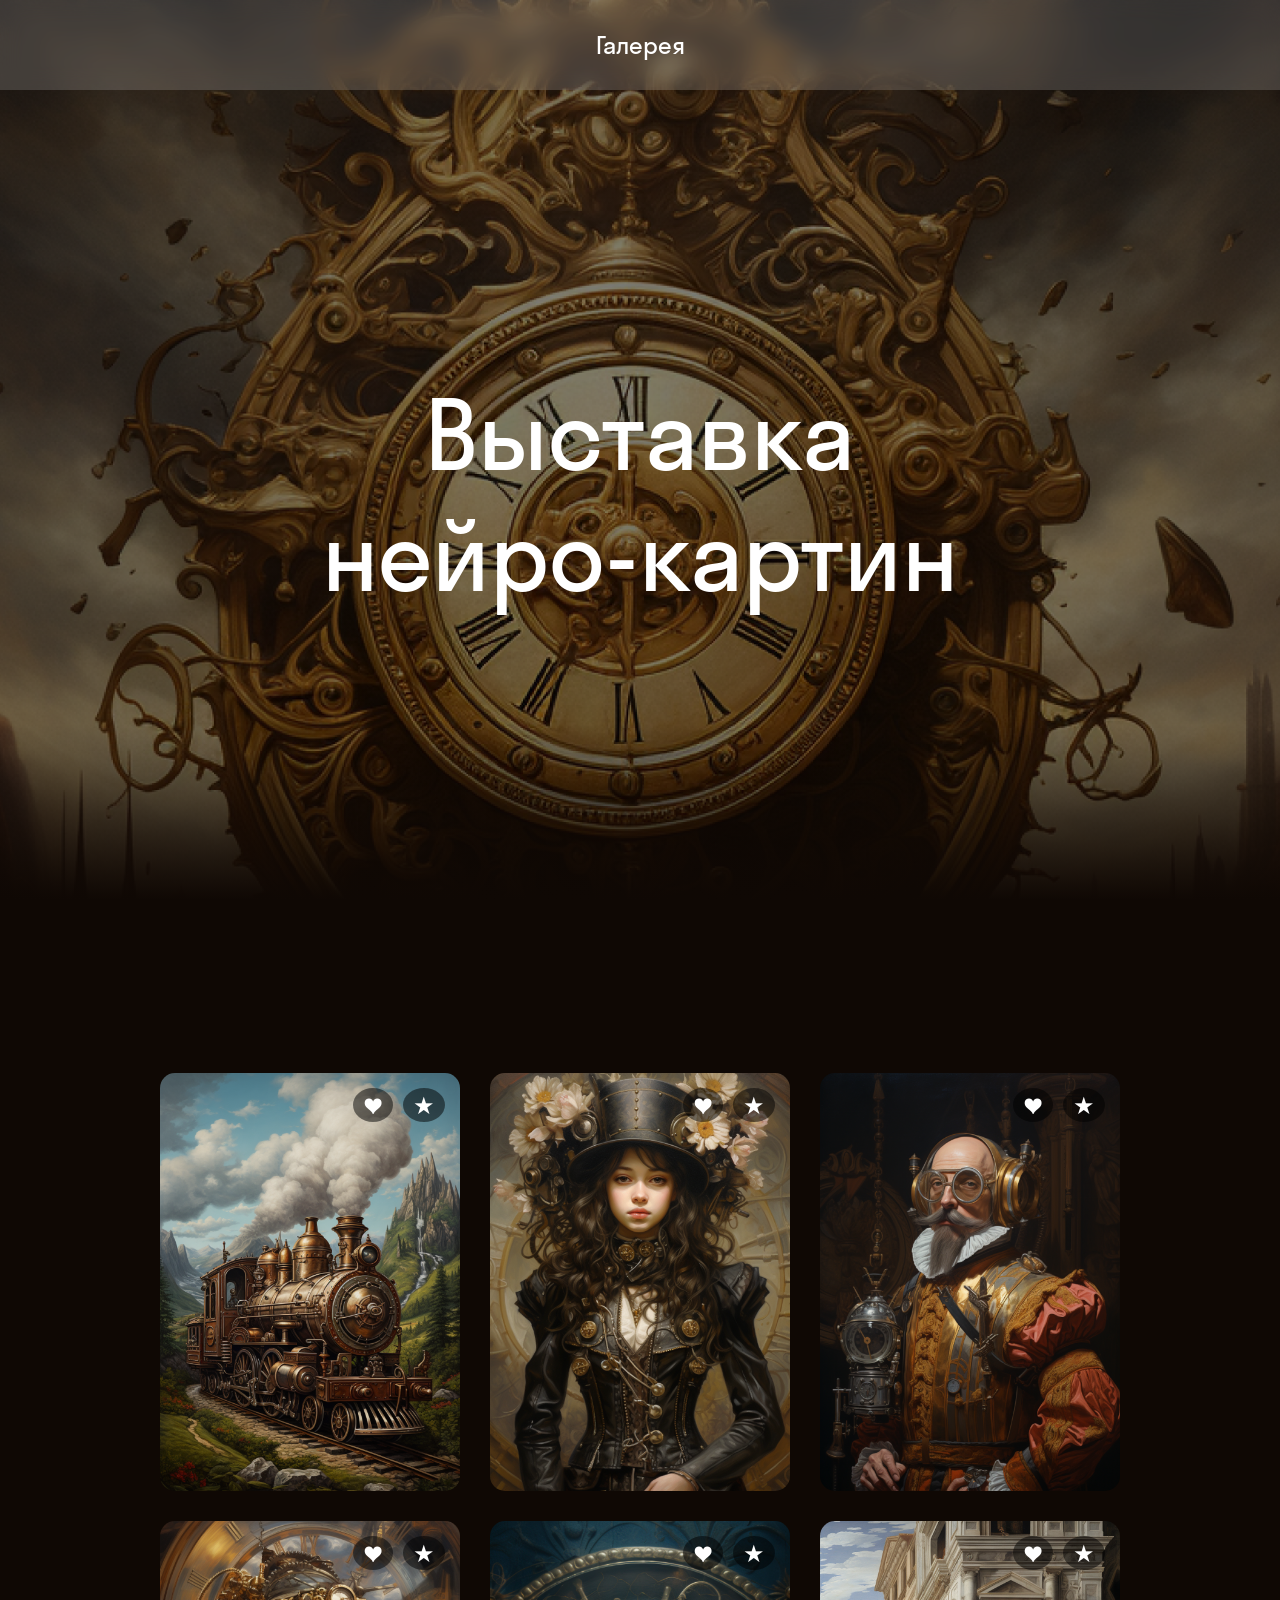
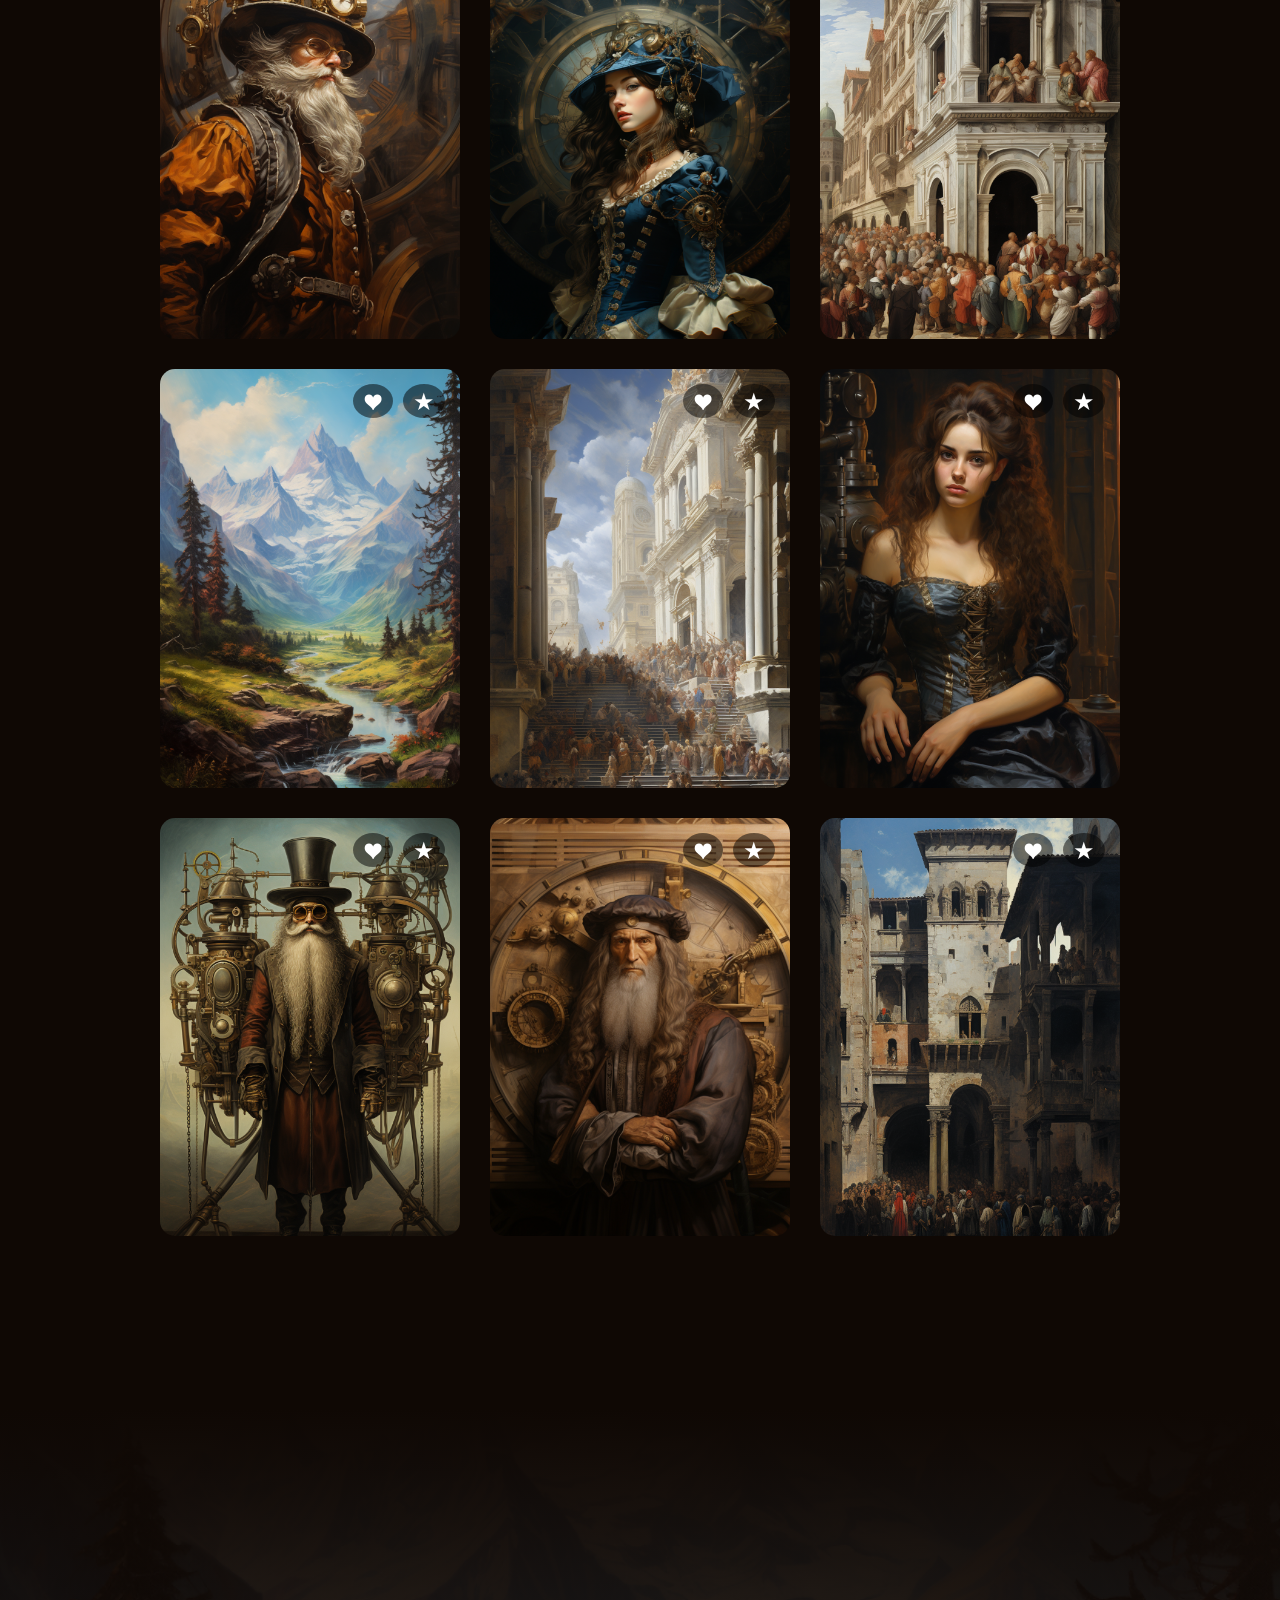
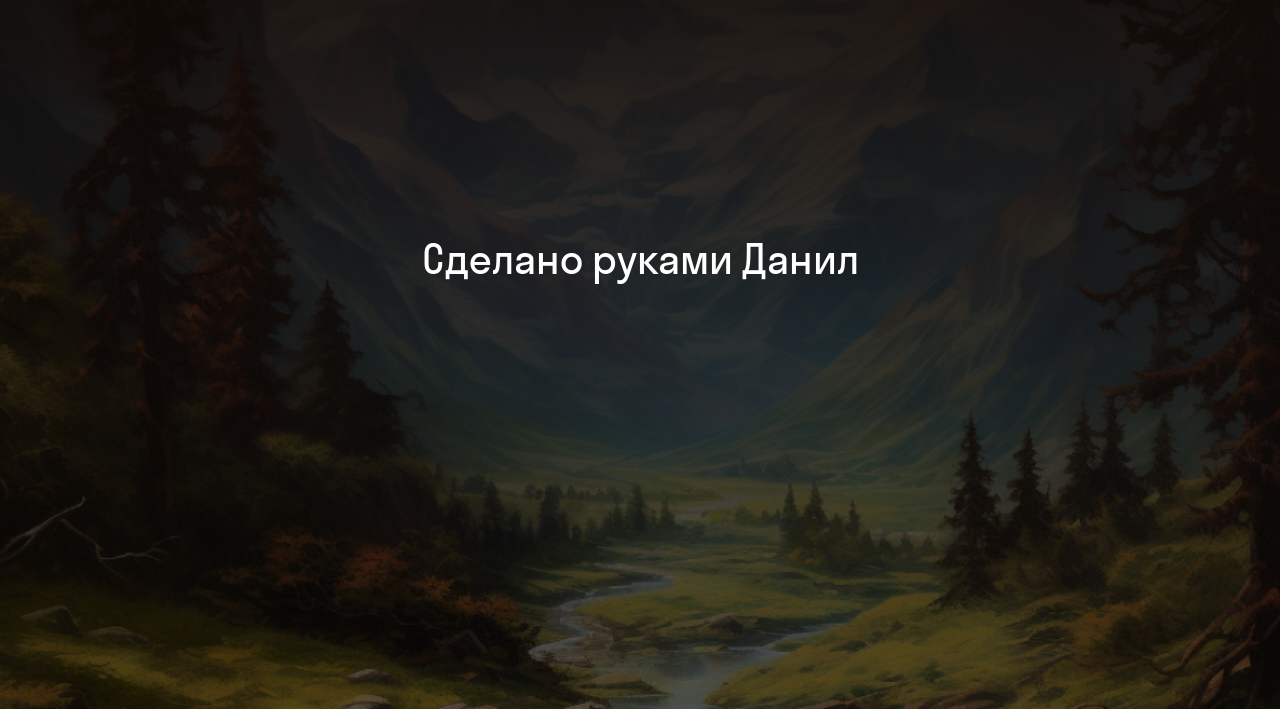
==== index.html @ d966c27f "Add files via upload" ====
<!DOCTYPE html>
<html lang="ru">

<head>
    <meta charset="UTF-8">
    <meta name="viewport" content="width=device-width, initial-scale=1.0">
    <title>Галерея нейро-картин</title>
    <link rel="stylesheet" href="./fonts/fonts.css">
    <link rel="stylesheet" href="./style.css">
</head>

<body>
    <div class="header">
        <div class="header__overlay">
            <div class="header__link">
                <a href="#gallery" class="header__anchor">Галерея</a>
            </div>
            <h1 class="header__title">Выставка нейро-картин</h1>
        </div>
    </div>
    <div class="content">
        <ul class="gallery" id="gallery">
            <li class="gallery__item">
                <img src="./images/1.png" class="image">
                <div class="gallery__item-icons">
                    <span class="icon icon-like">♥</span>
                    <span class="icon icon-fav">★</span>
                </div>
                <div class="gallery__item-text">Подробнее</div>
            </li>
            <li class="gallery__item">
                <img src="./images/2.png" class="image">
                <div class="gallery__item-icons">
                    <span class="icon icon-like">♥</span>
                    <span class="icon icon-fav">★</span>
                </div>
                <div class="gallery__item-text">Подробнее</div>
            </li>
            <li class="gallery__item">
                <img src="./images/3.png" class="image">
                <div class="gallery__item-icons">
                    <span class="icon icon-like">♥</span>
                    <span class="icon icon-fav">★</span>
                </div>
                <div class="gallery__item-text">Подробнее</div>
            </li>
            <li class="gallery__item">
                <img src="./images/4.png" class="image">
                <div class="gallery__item-icons">
                    <span class="icon icon-like">♥</span>
                    <span class="icon icon-fav">★</span>
                </div>
                <div class="gallery__item-text">Подробнее</div>
            </li>
            <li class="gallery__item">
                <img src="./images/5.png" class="image">
                <div class="gallery__item-icons">
                    <span class="icon icon-like">♥</span>
                    <span class="icon icon-fav">★</span>
                </div>
                <div class="gallery__item-text">Подробнее</div>
            </li>
            <li class="gallery__item">
                <img src="./images/6.png" class="image">
                <div class="gallery__item-icons">
                    <span class="icon icon-like">♥</span>
                    <span class="icon icon-fav">★</span>
                </div>
                <div class="gallery__item-text">Подробнее</div>
            </li>
            <li class="gallery__item">
                <img src="./images/7.png" class="image">
                <div class="gallery__item-icons">
                    <span class="icon icon-like">♥</span>
                    <span class="icon icon-fav">★</span>
                </div>
                <div class="gallery__item-text">Подробнее</div>
            </li>
            <li class="gallery__item">
                <img src="./images/8.png" class="image">
                <div class="gallery__item-icons">
                    <span class="icon icon-like">♥</span>
                    <span class="icon icon-fav">★</span>
                </div>
                <div class="gallery__item-text">Подробнее</div>
            </li>
            <li class="gallery__item">
                <img src="./images/9.png" class="image">
                <div class="gallery__item-icons">
                    <span class="icon icon-like">♥</span>
                    <span class="icon icon-fav">★</span>
                </div>
                <div class="gallery__item-text">Подробнее</div>
            </li>
            <li class="gallery__item">
                <img src="./images/10.png" class="image">
                <div class="gallery__item-icons">
                    <span class="icon icon-like">♥</span>
                    <span class="icon icon-fav">★</span>
                </div>
                <div class="gallery__item-text">Подробнее</div>
            </li>
            <li class="gallery__item">
                <img src="./images/11.png" class="image">
                <div class="gallery__item-icons">
                    <span class="icon icon-like">♥</span>
                    <span class="icon icon-fav">★</span>
                </div>
                <div class="gallery__item-text">Подробнее</div>
            </li>
            <li class="gallery__item">
                <img src="./images/12.png" class="image">
                <div class="gallery__item-icons">
                    <span class="icon icon-like">♥</span>
                    <span class="icon icon-fav">★</span>
                </div>
                <div class="gallery__item-text">Подробнее</div>
            </li>
        </ul>
    </div>
    <div class="footer">
        <div class="footer__overlay">
            <p class="footer__text">Сделано руками Данил</p>
        </div>
    </div>
</body>

</html>
---- fonts/fonts.css ----
@font-face {
    font-family: 'StratosSkyeng';
    src: url('stratosskyengweb-regular.woff');
    src: url('stratosskyengweb-regular.woff2');
    font-weight: 400;
    font-style: normal;
}

@font-face {
    font-family: 'StratosSkyeng';
    src: url('stratosskyengweb-medium.woff');
    src: url('stratosskyengweb-medium.woff2');
    font-weight: 500;
}

@font-face {
    font-family: 'StratosSkyeng';
    src: url('stratosskyengweb-bold.woff');
    src: url('stratosskyengweb-bold.woff2');
    font-weight: 700;
    font-style: normal;
}
---- style.css ----
* {
    margin: 0;
    padding: 0;
    box-sizing: border-box;
}

body {
    font-family: 'StratosSkyeng', sans-serif;
    background-color: #0F0804;
}


.header {
    height: 100vh;
    background-image: url(images/13.png);
    background-position: center;
    background-repeat: no-repeat;
    background-size: cover;
}

.header__overlay {
    background: linear-gradient(180deg, rgba(0, 0, 0, 0.50) 80.49%, #0F0804 100%);
    height: 100%;
    width: 100%;
    display: flex;
    flex-direction: column;
}

.header__title {
    margin: auto;
    font-size: 96px;
    text-align: center;
    color: white;
    max-width: 658px;
    font-weight: 400;
}

.header__link {
    height: 90px;
    width: 100%;
    background: rgba(255, 255, 255, 0.17);
    backdrop-filter: blur(11.5px);
}

.header__link:hover {
    opacity: .8;
}

.header__anchor {
    text-decoration: none;
    color: white;
    font-size: 24px;
    width: 100%;
    height: 100%;
    display: flex;
    justify-content: center;
    align-items: center;
}

.gallery {
    list-style-type: none;
    margin: 173px auto;
    max-width: 1200px;
    display: flex;
    flex-wrap: wrap;
    justify-content: center;
    gap: 30px;
    padding: 0 20px;
}

.gallery__item {
    position: relative;
    width: 300px;
    overflow: hidden;
    border-radius: 15px;
    transition: all 0.3s ease;
}

.image {
    display: block;
    width: 100%;
    height: auto;
    object-fit: cover;
}

.gallery__item-icons {
    position: absolute;
    top: 15px;
    right: 15px;
    display: flex;
    gap: 10px;
    z-index: 3;
}

.icon {
    display: inline-block;
    font-size: 24px;
    color: white;
    background-color: rgba(0, 0, 0, 0.5);
    padding: 5px 10px;
    border-radius: 50%;
    cursor: pointer;
    transition: all 0.2s ease;
    line-height: 1;
    user-select: none;
}

.icon:hover {
    transform: scale(1.2);
    background-color: rgba(255, 255, 255, 0.8);
    color: black;
}

.gallery__item-text {
    position: absolute;
    bottom: 20px;
    left: 0;
    width: 100%;
    text-align: center;
    color: white;
    font-size: 24px;
    font-weight: 500;
    opacity: 0;
    transition: opacity 0.3s ease;
    z-index: 3;
    pointer-events: none;
}


.gallery__item::before {
    content: '';
    position: absolute;
    top: 0;
    left: 0;
    width: 100%;
    height: 100%;
    background-color: rgba(0, 0, 0, 0);
    transition: background-color 0.3s ease;
    z-index: 2;
    pointer-events: none;
}

.gallery__item:hover::before {
    background-color: rgba(0, 0, 0, 0.6);
}

.gallery__item:hover .gallery__item-text {
    opacity: 1;
}

.footer {
    height: 100vh;
    background-image: url(./images/7.png);
    background-position: left;
    background-repeat: no-repeat;
    background-size: cover;
}

.footer__overlay {
    display: flex;
    height: 100%;
    width: 100%;
    background: linear-gradient(180deg, #0F0804 0%, rgba(0, 0, 0, 0.6) 100%);
}

.footer__text {
    margin: auto;
    font-size: 40px;
    color: white;
}
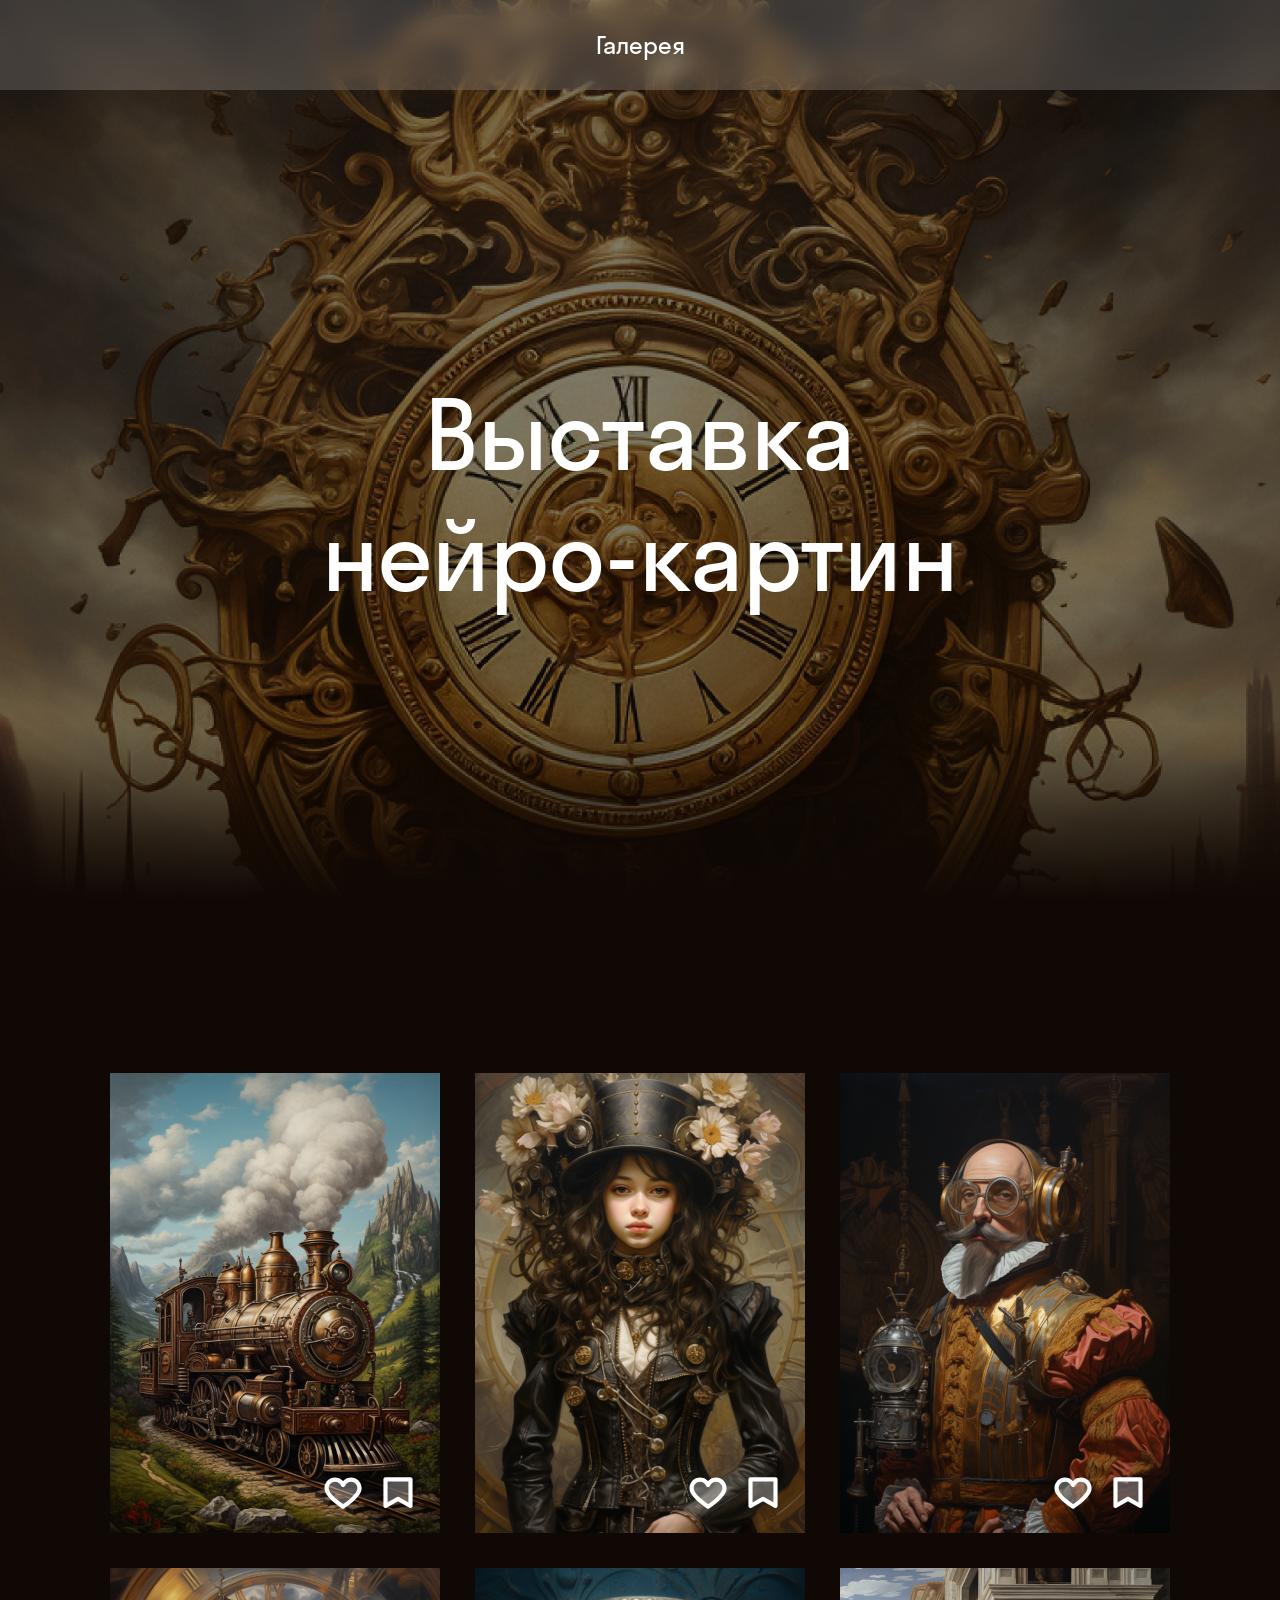
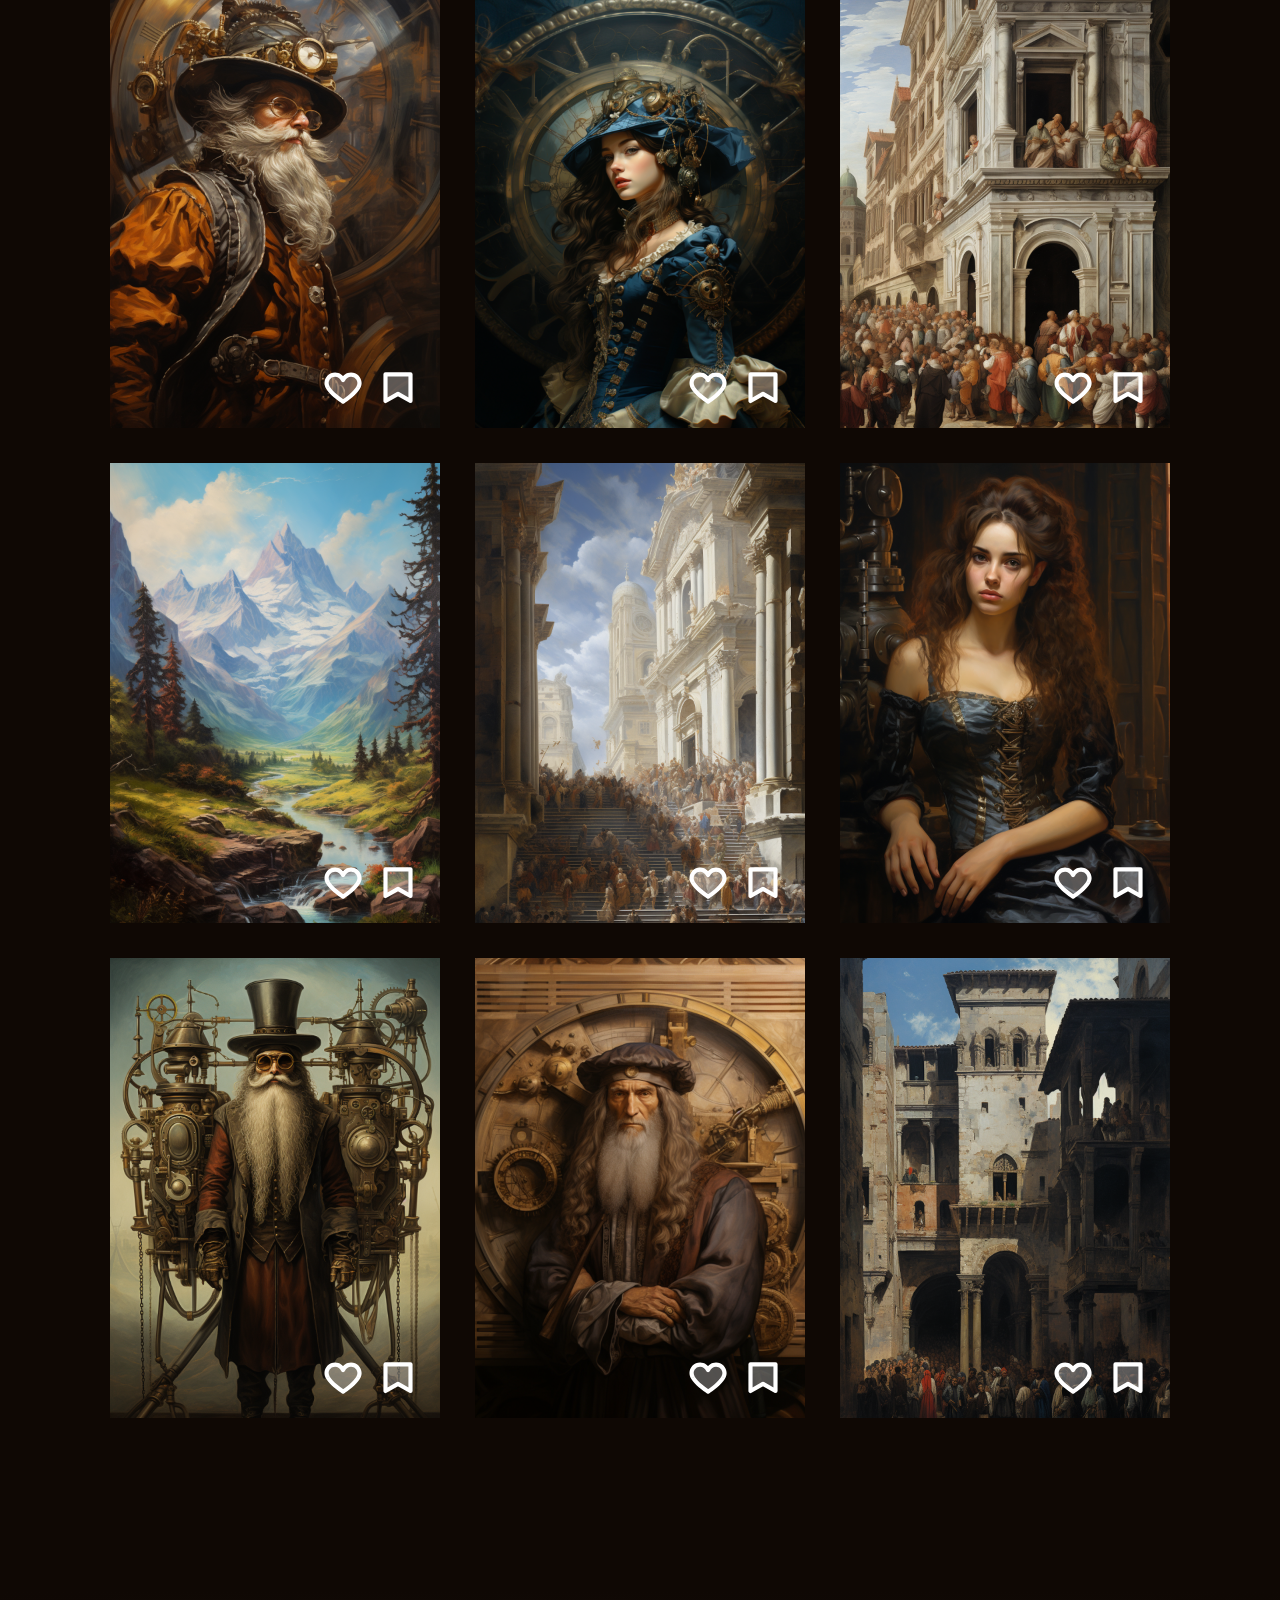
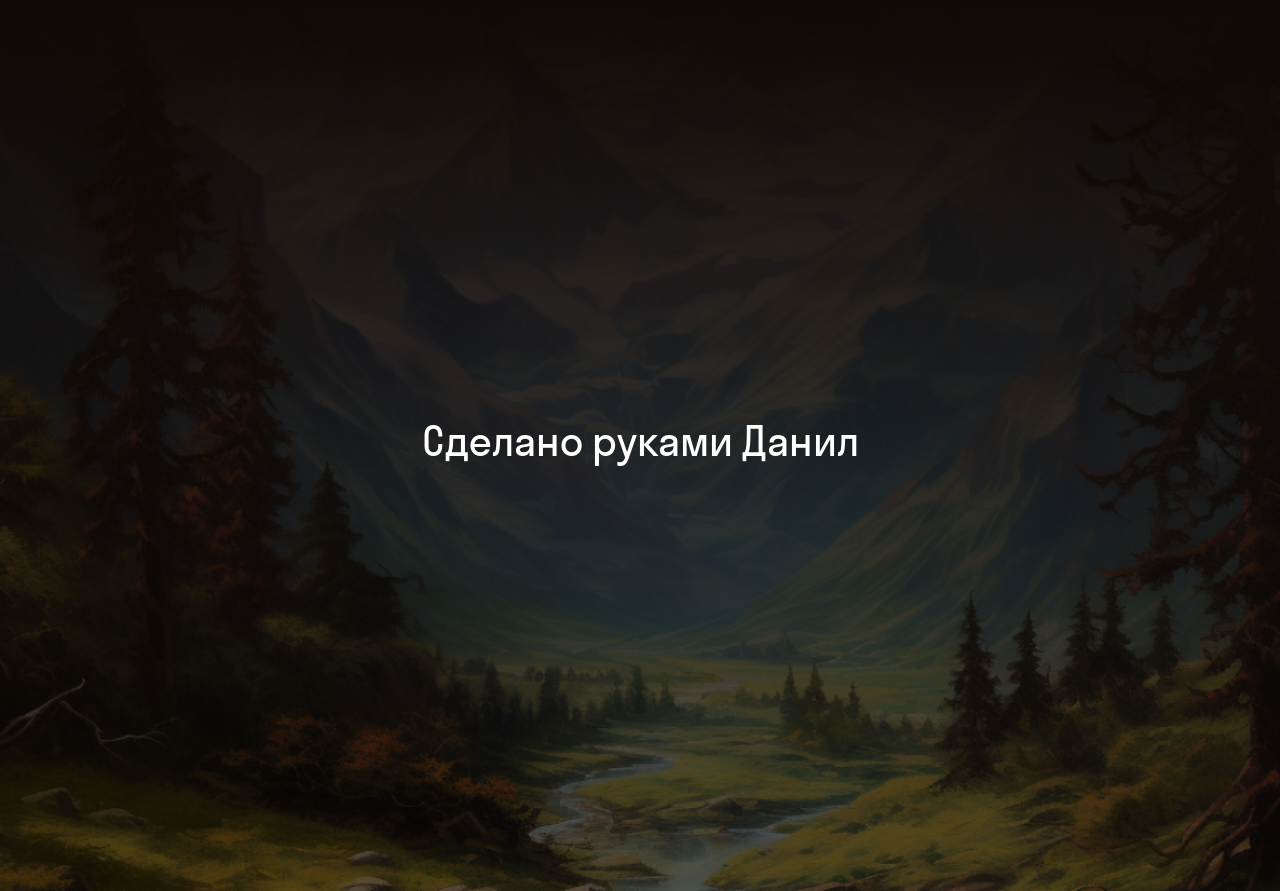
==== commit d7f4ac2c: "Add files via upload" ====
--- a/index.html
+++ b/index.html
@@ -1,7 +1,4 @@
-<!DOCTYPE html>
-<html lang="ru">
-
-<head>
+<html lang="ru"><head>
     <meta charset="UTF-8">
     <meta name="viewport" content="width=device-width, initial-scale=1.0">
     <title>Галерея нейро-картин</title>
@@ -21,100 +18,106 @@
     <div class="content">
         <ul class="gallery" id="gallery">
             <li class="gallery__item">
+                <p class="image__title">Самуправляемый паровоз, 330 г. до н.э.</p>
                 <img src="./images/1.png" class="image">
-                <div class="gallery__item-icons">
-                    <span class="icon icon-like">♥</span>
-                    <span class="icon icon-fav">★</span>
+                <div class="image__buttons">
+                    <button class="image__button image__like"></button>
+                    <button class="image__button image__choosen"></button>
                 </div>
-                <div class="gallery__item-text">Подробнее</div>
             </li>
             <li class="gallery__item">
+                <p class="image__title">Девушка с цветами</p>
+
                 <img src="./images/2.png" class="image">
-                <div class="gallery__item-icons">
-                    <span class="icon icon-like">♥</span>
-                    <span class="icon icon-fav">★</span>
+                <div class="image__buttons">
+                    <button class="image__button image__like"></button>
+                    <button class="image__button image__choosen"></button>
                 </div>
-                <div class="gallery__item-text">Подробнее</div>
             </li>
             <li class="gallery__item">
+                <p class="image__title">Повелитель времени</p>
+
                 <img src="./images/3.png" class="image">
-                <div class="gallery__item-icons">
-                    <span class="icon icon-like">♥</span>
-                    <span class="icon icon-fav">★</span>
+                <div class="image__buttons">
+                    <button class="image__button image__like"></button>
+                    <button class="image__button image__choosen"></button>
                 </div>
-                <div class="gallery__item-text">Подробнее</div>
             </li>
             <li class="gallery__item">
+                <p class="image__title">Отец повелителя времени</p>
+
                 <img src="./images/4.png" class="image">
-                <div class="gallery__item-icons">
-                    <span class="icon icon-like">♥</span>
-                    <span class="icon icon-fav">★</span>
+                <div class="image__buttons">
+                    <button class="image__button image__like"></button>
+                    <button class="image__button image__choosen"></button>
                 </div>
-                <div class="gallery__item-text">Подробнее</div>
             </li>
             <li class="gallery__item">
+                <p class="image__title">Настя, Алхимик, 96 лет</p>
+
                 <img src="./images/5.png" class="image">
-                <div class="gallery__item-icons">
-                    <span class="icon icon-like">♥</span>
-                    <span class="icon icon-fav">★</span>
+                <div class="image__buttons">
+                    <button class="image__button image__like"></button>
+                    <button class="image__button image__choosen"></button>
                 </div>
-                <div class="gallery__item-text">Подробнее</div>
             </li>
             <li class="gallery__item">
+                <p class="image__title">Циклопы и стены</p>
+
                 <img src="./images/6.png" class="image">
-                <div class="gallery__item-icons">
-                    <span class="icon icon-like">♥</span>
-                    <span class="icon icon-fav">★</span>
+                <div class="image__buttons">
+                    <button class="image__button image__like"></button>
+                    <button class="image__button image__choosen"></button>
                 </div>
-                <div class="gallery__item-text">Подробнее</div>
             </li>
             <li class="gallery__item">
+                <p class="image__title">Малтай</p>
+
                 <img src="./images/7.png" class="image">
-                <div class="gallery__item-icons">
-                    <span class="icon icon-like">♥</span>
-                    <span class="icon icon-fav">★</span>
+                <div class="image__buttons">
+                    <button class="image__button image__like"></button>
+                    <button class="image__button image__choosen"></button>
                 </div>
-                <div class="gallery__item-text">Подробнее</div>
             </li>
             <li class="gallery__item">
+                <p class="image__title">Великая циклопская революция</p>
                 <img src="./images/8.png" class="image">
-                <div class="gallery__item-icons">
-                    <span class="icon icon-like">♥</span>
-                    <span class="icon icon-fav">★</span>
+                <div class="image__buttons">
+                    <button class="image__button image__like"></button>
+                    <button class="image__button image__choosen"></button>
                 </div>
-                <div class="gallery__item-text">Подробнее</div>
             </li>
             <li class="gallery__item">
+                <p class="image__title">Просто женщина</p>
                 <img src="./images/9.png" class="image">
-                <div class="gallery__item-icons">
-                    <span class="icon icon-like">♥</span>
-                    <span class="icon icon-fav">★</span>
+                <div class="image__buttons">
+                    <button class="image__button image__like"></button>
+                    <button class="image__button image__choosen"></button>
                 </div>
-                <div class="gallery__item-text">Подробнее</div>
             </li>
             <li class="gallery__item">
+                <p class="image__title">Первый испытатель джетпака</p>
                 <img src="./images/10.png" class="image">
-                <div class="gallery__item-icons">
-                    <span class="icon icon-like">♥</span>
-                    <span class="icon icon-fav">★</span>
+                <div class="image__buttons">
+                    <button class="image__button image__like"></button>
+                    <button class="image__button image__choosen"></button>
                 </div>
-                <div class="gallery__item-text">Подробнее</div>
             </li>
             <li class="gallery__item">
+                <p class="image__title">Леонард</p>
                 <img src="./images/11.png" class="image">
-                <div class="gallery__item-icons">
-                    <span class="icon icon-like">♥</span>
-                    <span class="icon icon-fav">★</span>
+                <div class="image__buttons">
+                    <button class="image__button image__like"></button>
+                    <button class="image__button image__choosen"></button>
                 </div>
-                <div class="gallery__item-text">Подробнее</div>
             </li>
             <li class="gallery__item">
+                <p class="image__title">Средневековье</p>
                 <img src="./images/12.png" class="image">
-                <div class="gallery__item-icons">
-                    <span class="icon icon-like">♥</span>
-                    <span class="icon icon-fav">★</span>
+                <div class="image__buttons">
+                    <button class="image__button image__like"></button>
+                    <button class="image__button image__choosen"></button>
                 </div>
-                <div class="gallery__item-text">Подробнее</div>
             </li>
         </ul>
     </div>
@@ -123,6 +126,6 @@
             <p class="footer__text">Сделано руками Данил</p>
         </div>
     </div>
-</body>
 
-</html>+
+</body></html>
--- a/style.css
+++ b/style.css
@@ -8,7 +8,6 @@
     font-family: 'StratosSkyeng', sans-serif;
     background-color: #0F0804;
 }
-
 
 .header {
     height: 100vh;
@@ -60,93 +59,89 @@
 .gallery {
     list-style-type: none;
     margin: 173px auto;
-    max-width: 1200px;
+
     display: flex;
+    max-width: 1060px;
+    justify-content: center;
     flex-wrap: wrap;
-    justify-content: center;
-    gap: 30px;
-    padding: 0 20px;
+    gap: 35px;
 }
 
 .gallery__item {
+    max-width: 330px;
     position: relative;
-    width: 300px;
-    overflow: hidden;
-    border-radius: 15px;
-    transition: all 0.3s ease;
+    display: flex;
+    justify-content: center;
+    align-items: center;
 }
 
-.image {
-    display: block;
-    width: 100%;
-    height: auto;
-    object-fit: cover;
+.image__title {
+    max-width: 260px;
+    font-size: 24px;
+    text-align: center;
+    color: white;
+    position: absolute;
+    z-index: 1;
+    display: none;
 }
 
-.gallery__item-icons {
+.gallery__item::after {
+    content: "";
     position: absolute;
-    top: 15px;
-    right: 15px;
-    display: flex;
-    gap: 10px;
-    z-index: 3;
+    background-color: rgba(0, 0, 0, 0.65);
+    color: white;
+    width: 100%;
+    height: 100%;
+    display: none;
 }
 
-.icon {
-    display: inline-block;
-    font-size: 24px;
-    color: white;
-    background-color: rgba(0, 0, 0, 0.5);
-    padding: 5px 10px;
-    border-radius: 50%;
-    cursor: pointer;
-    transition: all 0.2s ease;
-    line-height: 1;
-    user-select: none;
-}
-
-.icon:hover {
-    transform: scale(1.2);
-    background-color: rgba(255, 255, 255, 0.8);
-    color: black;
-}
-
-.gallery__item-text {
-    position: absolute;
-    bottom: 20px;
-    left: 0;
-    width: 100%;
-    text-align: center;
-    color: white;
-    font-size: 24px;
-    font-weight: 500;
-    opacity: 0;
-    transition: opacity 0.3s ease;
-    z-index: 3;
-    pointer-events: none;
+.gallery__item:hover::after,
+.gallery__item:hover .image__title {
+    display: block;
 }
 
 
-.gallery__item::before {
-    content: '';
-    position: absolute;
-    top: 0;
-    left: 0;
+.image {
     width: 100%;
-    height: 100%;
-    background-color: rgba(0, 0, 0, 0);
-    transition: background-color 0.3s ease;
-    z-index: 2;
-    pointer-events: none;
 }
 
-.gallery__item:hover::before {
-    background-color: rgba(0, 0, 0, 0.6);
+.image__buttons {
+    position: absolute;
+    right: 27px;
+    bottom: 24px;
+    display: flex;
+    gap: 21px;
+    z-index: 5;
 }
 
-.gallery__item:hover .gallery__item-text {
-    opacity: 1;
+.image__button {
+    border: none;
+    background-color: transparent;
+    background-position: center;
+    background-repeat: no-repeat;
+    background-size: contain;
+    height: 32px;
+    cursor: pointer;
 }
+
+.image__like {
+    width: 39px;
+    background-image: url(./images/Like.svg);
+}
+
+.image__like:hover {
+    background-image: url(./images/Like_active.svg);
+}
+
+.image__choosen {
+    width: 30px;
+    background-image: url(./images/Choosen.svg);
+}
+
+.image__choosen:hover {
+    background-image: url(./images/Choosen_active.svg);
+}
+
 
 .footer {
     height: 100vh;
@@ -159,7 +154,6 @@
 .footer__overlay {
     display: flex;
     height: 100%;
-    width: 100%;
     background: linear-gradient(180deg, #0F0804 0%, rgba(0, 0, 0, 0.6) 100%);
 }
 
@@ -167,4 +161,5 @@
     margin: auto;
     font-size: 40px;
     color: white;
-}+}
+
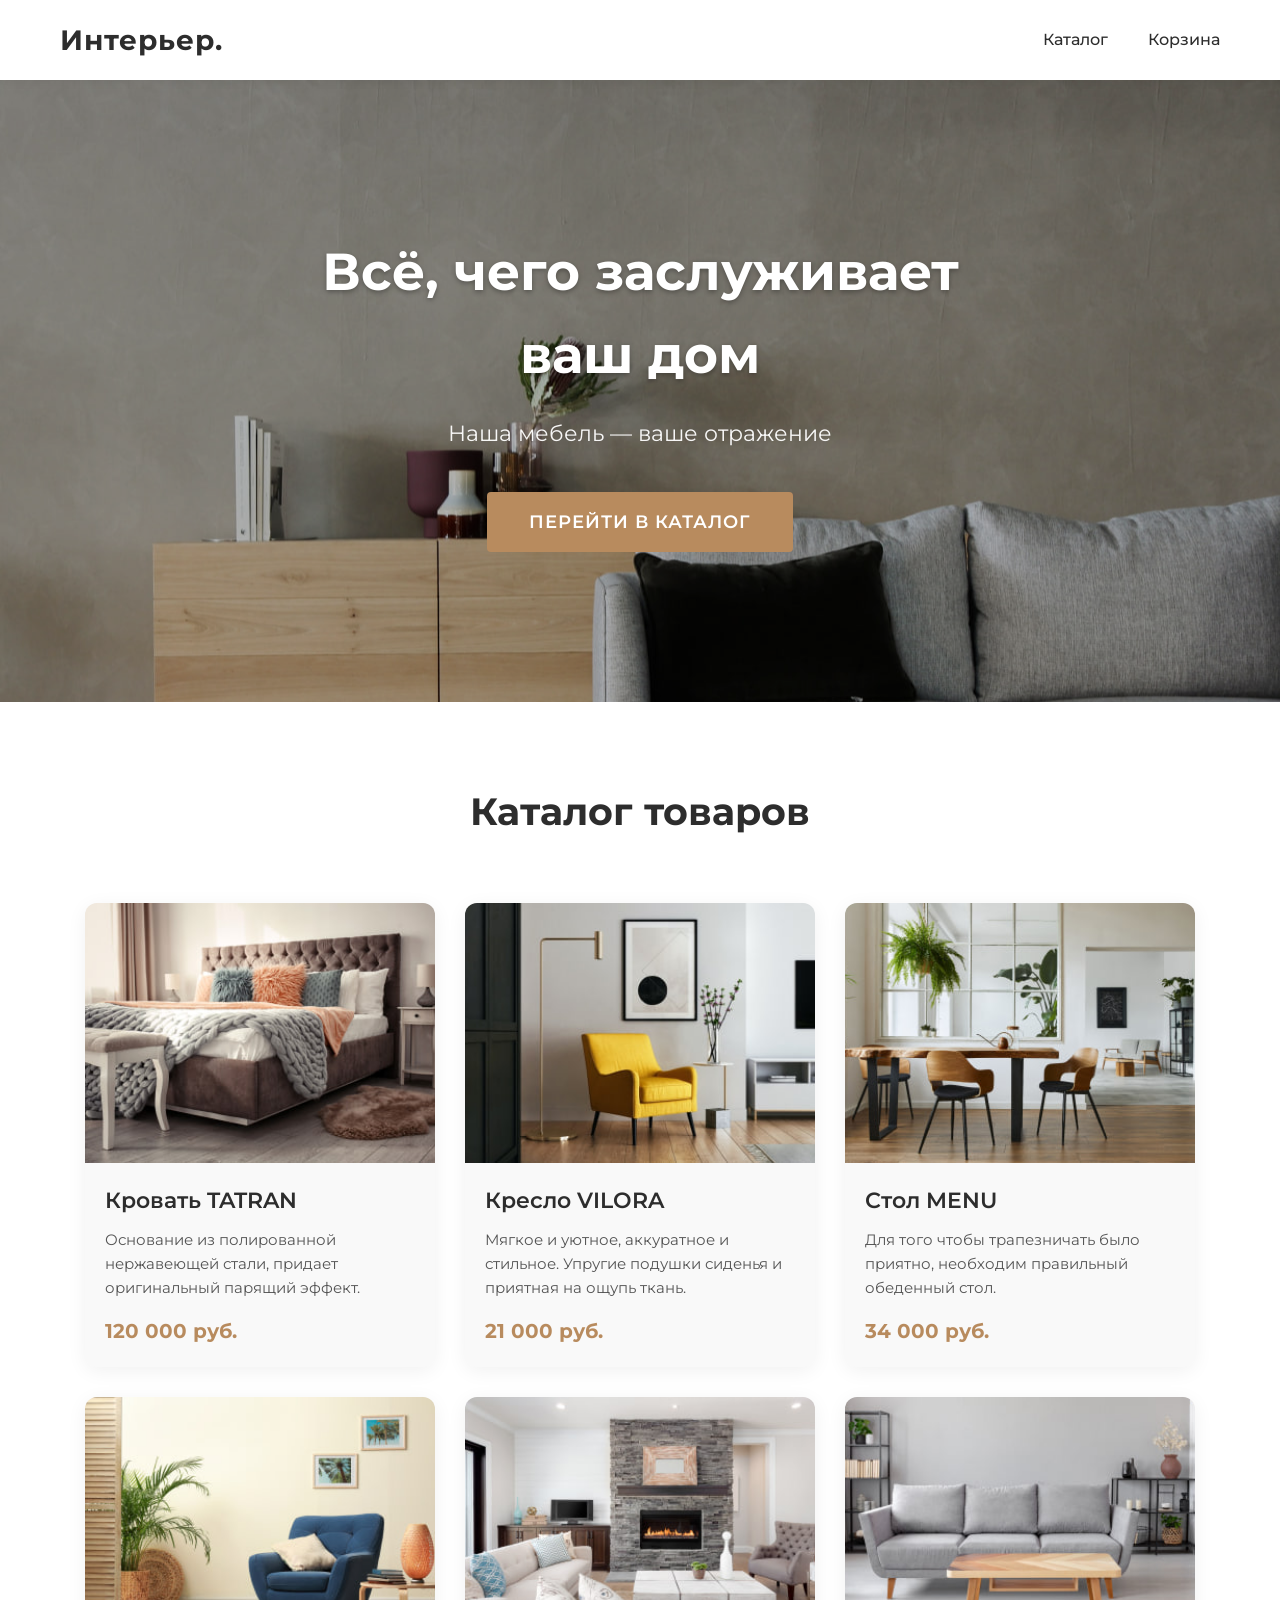
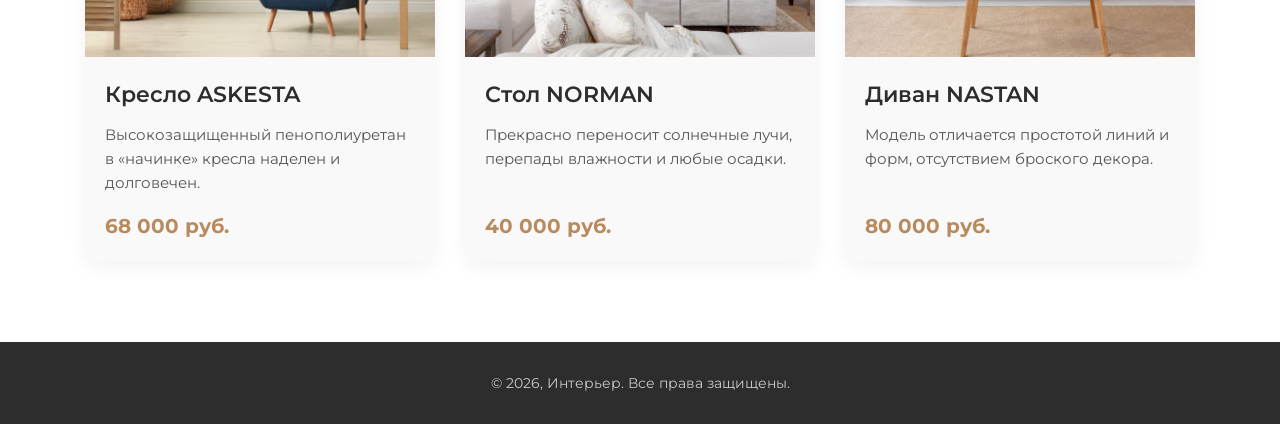
==== commit 67c49f45: "Add files via upload" ====
--- a/index.html
+++ b/index.html
@@ -1,131 +1,98 @@
-<html lang="ru"><head>
+<!DOCTYPE html>
+<html lang="ru">
+<head>
     <meta charset="UTF-8">
     <meta name="viewport" content="width=device-width, initial-scale=1.0">
-    <title>Галерея нейро-картин</title>
-    <link rel="stylesheet" href="./fonts/fonts.css">
-    <link rel="stylesheet" href="./style.css">
+    <title>Интерьер. Магазин мебели</title>
+    <!-- Google Fonts (можно заменить на любой другой шрифт) -->
+    <link rel="preconnect" href="https://fonts.googleapis.com">
+    <link rel="preconnect" href="https://fonts.gstatic.com" crossorigin>
+    <link href="https://fonts.googleapis.com/css2?family=Montserrat:wght@400;500;600;700&display=swap" rel="stylesheet">
+    <link rel="stylesheet" href="style.css">
 </head>
+<body>
+    <!-- Шапка (header) -->
+    <header class="header">
+        <div class="container header__container">
+            <!-- Логотип (можно заменить на изображение) -->
+            <a href="/" class="logo">Интерьер.</a>
+            <nav class="nav">
+                <ul class="nav__list">
+                    <li class="nav__item"><a href="#catalog" class="nav__link">Каталог</a></li>
+                    <li class="nav__item"><a href="#" class="nav__link">Корзина</a></li>
+                </ul>
+            </nav>
+        </div>
+    </header>
 
-<body>
-    <div class="header">
-        <div class="header__overlay">
-            <div class="header__link">
-                <a href="#gallery" class="header__anchor">Галерея</a>
+    <main>
+        <!-- Hero-секция (с фоновым изображением) -->
+        <section class="hero">
+            <div class="container hero__container">
+                <h1 class="hero__title">Всё, чего заслуживает ваш дом</h1>
+                <p class="hero__subtitle">Наша мебель — ваше отражение</p>
+                <a href="#catalog" class="hero__button">Перейти в каталог</a>
             </div>
-            <h1 class="header__title">Выставка нейро-картин</h1>
+        </section>
+
+        <!-- Каталог товаров (6 карточек) -->
+        <section class="catalog" id="catalog">
+            <div class="container catalog__container">
+                <h2 class="catalog__title">Каталог товаров</h2>
+                <div class="catalog__grid">
+                    <!-- Кровать TATRAN -->
+                    <article class="product-card">
+                        <img src="./images/product1.jpg" alt="Кровать TATRAN" class="product-card__image">
+                        <h3 class="product-card__title">Кровать TATRAN</h3>
+                        <p class="product-card__description">Основание из полированной нержавеющей стали, придает оригинальный парящий эффект.</p>
+                        <span class="product-card__price">120 000 руб.</span>
+                    </article>
+                    <!-- Кресло VILORA -->
+                    <article class="product-card">
+                        <img src="./images/product2.jpg" alt="Кресло VILORA" class="product-card__image">
+                        <h3 class="product-card__title">Кресло VILORA</h3>
+                        <p class="product-card__description">Мягкое и уютное, аккуратное и стильное. Упругие подушки сиденья и приятная на ощупь ткань.</p>
+                        <span class="product-card__price">21 000 руб.</span>
+                    </article>
+                    <!-- Стол MENU -->
+                    <article class="product-card">
+                        <img src="./images/product3.jpg" alt="Стол MENU" class="product-card__image">
+                        <h3 class="product-card__title">Стол MENU</h3>
+                        <p class="product-card__description">Для того чтобы трапезничать было приятно, необходим правильный обеденный стол.</p>
+                        <span class="product-card__price">34 000 руб.</span>
+                    </article>
+                    <!-- Кресло ASKESTA -->
+                    <article class="product-card">
+                        <img src="./images/product4.jpg" alt="Кресло ASKESTA" class="product-card__image">
+                        <h3 class="product-card__title">Кресло ASKESTA</h3>
+                        <p class="product-card__description">Высокозащищенный пенополиуретан в «начинке» кресла наделен и долговечен.</p>
+                        <span class="product-card__price">68 000 руб.</span>
+                    </article>
+                    <!-- Стол NORMAN -->
+                    <article class="product-card">
+                        <img src="./images/product5.jpg" alt="Стол NORMAN" class="product-card__image">
+                        <h3 class="product-card__title">Стол NORMAN</h3>
+                        <p class="product-card__description">Прекрасно переносит солнечные лучи, перепады влажности и любые осадки.</p>
+                        <span class="product-card__price">40 000 руб.</span>
+                    </article>
+                    <!-- Диван NASTAN -->
+                    <article class="product-card">
+                        <img src="./images/product6.jpg" alt="Диван NASTAN" class="product-card__image">
+                        <h3 class="product-card__title">Диван NASTAN</h3>
+                        <p class="product-card__description">Модель отличается простотой линий и форм, отсутствием броского декора. </p>
+                        <span class="product-card__price">80 000 руб.</span>
+                    </article>
+                </div>
+            </div>
+        </section>
+    </main>
+
+    <!-- Подвал (footer) -->
+    <footer class="footer">
+        <div class="container footer__container">
+            <p class="footer__copyright">&copy; 2026, Интерьер. Все права защищены.</p>
+            <!-- Можно добавить соцсети, если нужно -->
         </div>
-    </div>
-    <div class="content">
-        <ul class="gallery" id="gallery">
-            <li class="gallery__item">
-                <p class="image__title">Самуправляемый паровоз, 330 г. до н.э.</p>
-                <img src="./images/1.png" class="image">
-                <div class="image__buttons">
-                    <button class="image__button image__like"></button>
-                    <button class="image__button image__choosen"></button>
-                </div>
-            </li>
-            <li class="gallery__item">
-                <p class="image__title">Девушка с цветами</p>
-
-                <img src="./images/2.png" class="image">
-                <div class="image__buttons">
-                    <button class="image__button image__like"></button>
-                    <button class="image__button image__choosen"></button>
-                </div>
-            </li>
-            <li class="gallery__item">
-                <p class="image__title">Повелитель времени</p>
-
-                <img src="./images/3.png" class="image">
-                <div class="image__buttons">
-                    <button class="image__button image__like"></button>
-                    <button class="image__button image__choosen"></button>
-                </div>
-            </li>
-            <li class="gallery__item">
-                <p class="image__title">Отец повелителя времени</p>
-
-                <img src="./images/4.png" class="image">
-                <div class="image__buttons">
-                    <button class="image__button image__like"></button>
-                    <button class="image__button image__choosen"></button>
-                </div>
-            </li>
-            <li class="gallery__item">
-                <p class="image__title">Настя, Алхимик, 96 лет</p>
-
-                <img src="./images/5.png" class="image">
-                <div class="image__buttons">
-                    <button class="image__button image__like"></button>
-                    <button class="image__button image__choosen"></button>
-                </div>
-            </li>
-            <li class="gallery__item">
-                <p class="image__title">Циклопы и стены</p>
-
-                <img src="./images/6.png" class="image">
-                <div class="image__buttons">
-                    <button class="image__button image__like"></button>
-                    <button class="image__button image__choosen"></button>
-                </div>
-            </li>
-            <li class="gallery__item">
-                <p class="image__title">Малтай</p>
-
-                <img src="./images/7.png" class="image">
-                <div class="image__buttons">
-                    <button class="image__button image__like"></button>
-                    <button class="image__button image__choosen"></button>
-                </div>
-            </li>
-            <li class="gallery__item">
-                <p class="image__title">Великая циклопская революция</p>
-                <img src="./images/8.png" class="image">
-                <div class="image__buttons">
-                    <button class="image__button image__like"></button>
-                    <button class="image__button image__choosen"></button>
-                </div>
-            </li>
-            <li class="gallery__item">
-                <p class="image__title">Просто женщина</p>
-                <img src="./images/9.png" class="image">
-                <div class="image__buttons">
-                    <button class="image__button image__like"></button>
-                    <button class="image__button image__choosen"></button>
-                </div>
-            </li>
-            <li class="gallery__item">
-                <p class="image__title">Первый испытатель джетпака</p>
-                <img src="./images/10.png" class="image">
-                <div class="image__buttons">
-                    <button class="image__button image__like"></button>
-                    <button class="image__button image__choosen"></button>
-                </div>
-            </li>
-            <li class="gallery__item">
-                <p class="image__title">Леонард</p>
-                <img src="./images/11.png" class="image">
-                <div class="image__buttons">
-                    <button class="image__button image__like"></button>
-                    <button class="image__button image__choosen"></button>
-                </div>
-            </li>
-            <li class="gallery__item">
-                <p class="image__title">Средневековье</p>
-                <img src="./images/12.png" class="image">
-                <div class="image__buttons">
-                    <button class="image__button image__like"></button>
-                    <button class="image__button image__choosen"></button>
-                </div>
-            </li>
-        </ul>
-    </div>
-    <div class="footer">
-        <div class="footer__overlay">
-            <p class="footer__text">Сделано руками Данил</p>
-        </div>
-    </div>
-
-
-</body></html>+    </footer>
+</body>
+</html>
--- a/style.css
+++ b/style.css
@@ -1,3 +1,4 @@
+/* Обнуление отступов и box-sizing */
 * {
     margin: 0;
     padding: 0;
@@ -5,161 +6,188 @@
 }
 
 body {
-    font-family: 'StratosSkyeng', sans-serif;
-    background-color: #0F0804;
+    font-family: 'Montserrat', sans-serif;
+    color: #2d2d2d;
+    line-height: 1.6;
+    background-color: #fafafa;
 }
 
-.header {
-    height: 100vh;
-    background-image: url(images/13.png);
-    background-position: center;
-    background-repeat: no-repeat;
-    background-size: cover;
+/* Контейнер для центрирования содержимого */
+.container {
+    max-width: 1200px;
+    margin: 0 auto;
+    padding: 0 20px;
 }
 
-.header__overlay {
-    background: linear-gradient(180deg, rgba(0, 0, 0, 0.50) 80.49%, #0F0804 100%);
-    height: 100%;
-    width: 100%;
+/* ========== HEADER ========== */
+.header {
+    background-color: #ffffff;
+    box-shadow: 0 2px 10px rgba(0,0,0,0.05);
+    position: sticky;
+    top: 0;
+    z-index: 100;
+}
+
+.header__container {
+    display: flex;
+    justify-content: space-between;
+    align-items: center;
+    height: 80px;
+}
+
+.logo {
+    font-size: 28px;
+    font-weight: 700;
+    color: #2d2d2d;
+    text-decoration: none;
+    letter-spacing: 1px;
+}
+
+.nav__list {
+    display: flex;
+    gap: 40px;
+    list-style: none;
+}
+
+.nav__link {
+    text-decoration: none;
+    font-size: 16px;
+    font-weight: 500;
+    color: #2d2d2d;
+    transition: color 0.2s;
+}
+
+.nav__link:hover {
+    color: #b88b5e;
+}
+
+/* ========== HERO ========== */
+.hero {
+    background: linear-gradient(rgba(0,0,0,0.3), rgba(0,0,0,0.3)), url('./images/phon-hero.jpg') center/cover no-repeat;
+    color: #ffffff;
+    text-align: center;
+    padding: 150px 0;
+}
+
+.hero__container {
+    max-width: 800px;
+}
+
+.hero__title {
+    font-size: 52px;
+    font-weight: 700;
+    margin-bottom: 20px;
+    text-shadow: 0 2px 5px rgba(0,0,0,0.3);
+}
+
+.hero__subtitle {
+    font-size: 22px;
+    font-weight: 400;
+    margin-bottom: 40px;
+    opacity: 0.95;
+}
+
+.hero__button {
+    display: inline-block;
+    background-color: #b88b5e;
+    color: #ffffff;
+    text-decoration: none;
+    padding: 16px 42px;
+    font-size: 18px;
+    font-weight: 600;
+    border-radius: 4px;
+    transition: background-color 0.2s;
+    text-transform: uppercase;
+    letter-spacing: 1px;
+}
+
+.hero__button:hover {
+    background-color: #a07448;
+}
+
+/* ========== CATALOG ========== */
+.catalog {
+    padding: 80px 0;
+    background-color: #ffffff;
+}
+
+.catalog__title {
+    font-size: 38px;
+    font-weight: 700;
+    text-align: center;
+    margin-bottom: 60px;
+    color: #2d2d2d;
+}
+
+.catalog__grid {
+    display: flex;
+    flex-wrap: wrap;
+    gap: 30px;
+    justify-content: center;
+}
+
+/* Карточка товара */
+.product-card {
+    background-color: #f9f9f9;
+    border-radius: 12px;
+    overflow: hidden;
+    box-shadow: 0 4px 20px rgba(0,0,0,0.06);
+    flex: 1 1 300px;           /* минимальная ширина 300px, может растягиваться */
+    max-width: 350px;
+    transition: transform 0.2s, box-shadow 0.2s;
     display: flex;
     flex-direction: column;
 }
 
-.header__title {
-    margin: auto;
-    font-size: 96px;
-    text-align: center;
-    color: white;
-    max-width: 658px;
-    font-weight: 400;
+.product-card:hover {
+    transform: translateY(-5px);
+    box-shadow: 0 8px 30px rgba(0,0,0,0.1);
 }
 
-.header__link {
-    height: 90px;
+.product-card__image {
     width: 100%;
-    background: rgba(255, 255, 255, 0.17);
-    backdrop-filter: blur(11.5px);
+    height: 260px;
+    object-fit: cover;
+    display: block;
 }
 
-.header__link:hover {
-    opacity: .8;
+.product-card__title {
+    font-size: 22px;
+    font-weight: 600;
+    margin: 20px 20px 10px;
+    color: #2d2d2d;
 }
 
-.header__anchor {
-    text-decoration: none;
-    color: white;
-    font-size: 24px;
-    width: 100%;
-    height: 100%;
+.product-card__description {
+    font-size: 15px;
+    color: #555;
+    margin: 0 20px 15px;
+    flex-grow: 1;              /* чтобы цена была внизу */
+}
+
+.product-card__price {
+    display: block;
+    font-size: 20px;
+    font-weight: 700;
+    color: #b88b5e;
+    margin: 0 20px 20px;
+}
+
+/* ========== FOOTER ========== */
+.footer {
+    background-color: #2d2d2d;
+    color: #f0f0f0;
+    padding: 30px 0;
+    text-align: center;
+}
+
+.footer__container {
     display: flex;
     justify-content: center;
     align-items: center;
 }
 
-.gallery {
-    list-style-type: none;
-    margin: 173px auto;
-
-    display: flex;
-    max-width: 1060px;
-    justify-content: center;
-    flex-wrap: wrap;
-    gap: 35px;
-}
-
-.gallery__item {
-    max-width: 330px;
-    position: relative;
-    display: flex;
-    justify-content: center;
-    align-items: center;
-}
-
-.image__title {
-    max-width: 260px;
-    font-size: 24px;
-    text-align: center;
-    color: white;
-    position: absolute;
-    z-index: 1;
-    display: none;
-}
-
-.gallery__item::after {
-    content: "";
-    position: absolute;
-    background-color: rgba(0, 0, 0, 0.65);
-    color: white;
-    width: 100%;
-    height: 100%;
-    display: none;
-}
-
-.gallery__item:hover::after,
-.gallery__item:hover .image__title {
-    display: block;
-}
-
-
-.image {
-    width: 100%;
-}
-
-.image__buttons {
-    position: absolute;
-    right: 27px;
-    bottom: 24px;
-    display: flex;
-    gap: 21px;
-    z-index: 5;
-}
-
-.image__button {
-    border: none;
-    background-color: transparent;
-    background-position: center;
-    background-repeat: no-repeat;
-    background-size: contain;
-    height: 32px;
-    cursor: pointer;
-}
-
-.image__like {
-    width: 39px;
-    background-image: url(./images/Like.svg);
-}
-
-.image__like:hover {
-    background-image: url(./images/Like_active.svg);
-}
-
-.image__choosen {
-    width: 30px;
-    background-image: url(./images/Choosen.svg);
-}
-
-.image__choosen:hover {
-    background-image: url(./images/Choosen_active.svg);
-}
-
-
-.footer {
-    height: 100vh;
-    background-image: url(./images/7.png);
-    background-position: left;
-    background-repeat: no-repeat;
-    background-size: cover;
-}
-
-.footer__overlay {
-    display: flex;
-    height: 100%;
-    background: linear-gradient(180deg, #0F0804 0%, rgba(0, 0, 0, 0.6) 100%);
-}
-
-.footer__text {
-    margin: auto;
-    font-size: 40px;
-    color: white;
-}
-
+.footer__copyright {
+    font-size: 14px;
+    opacity: 0.8;
+}
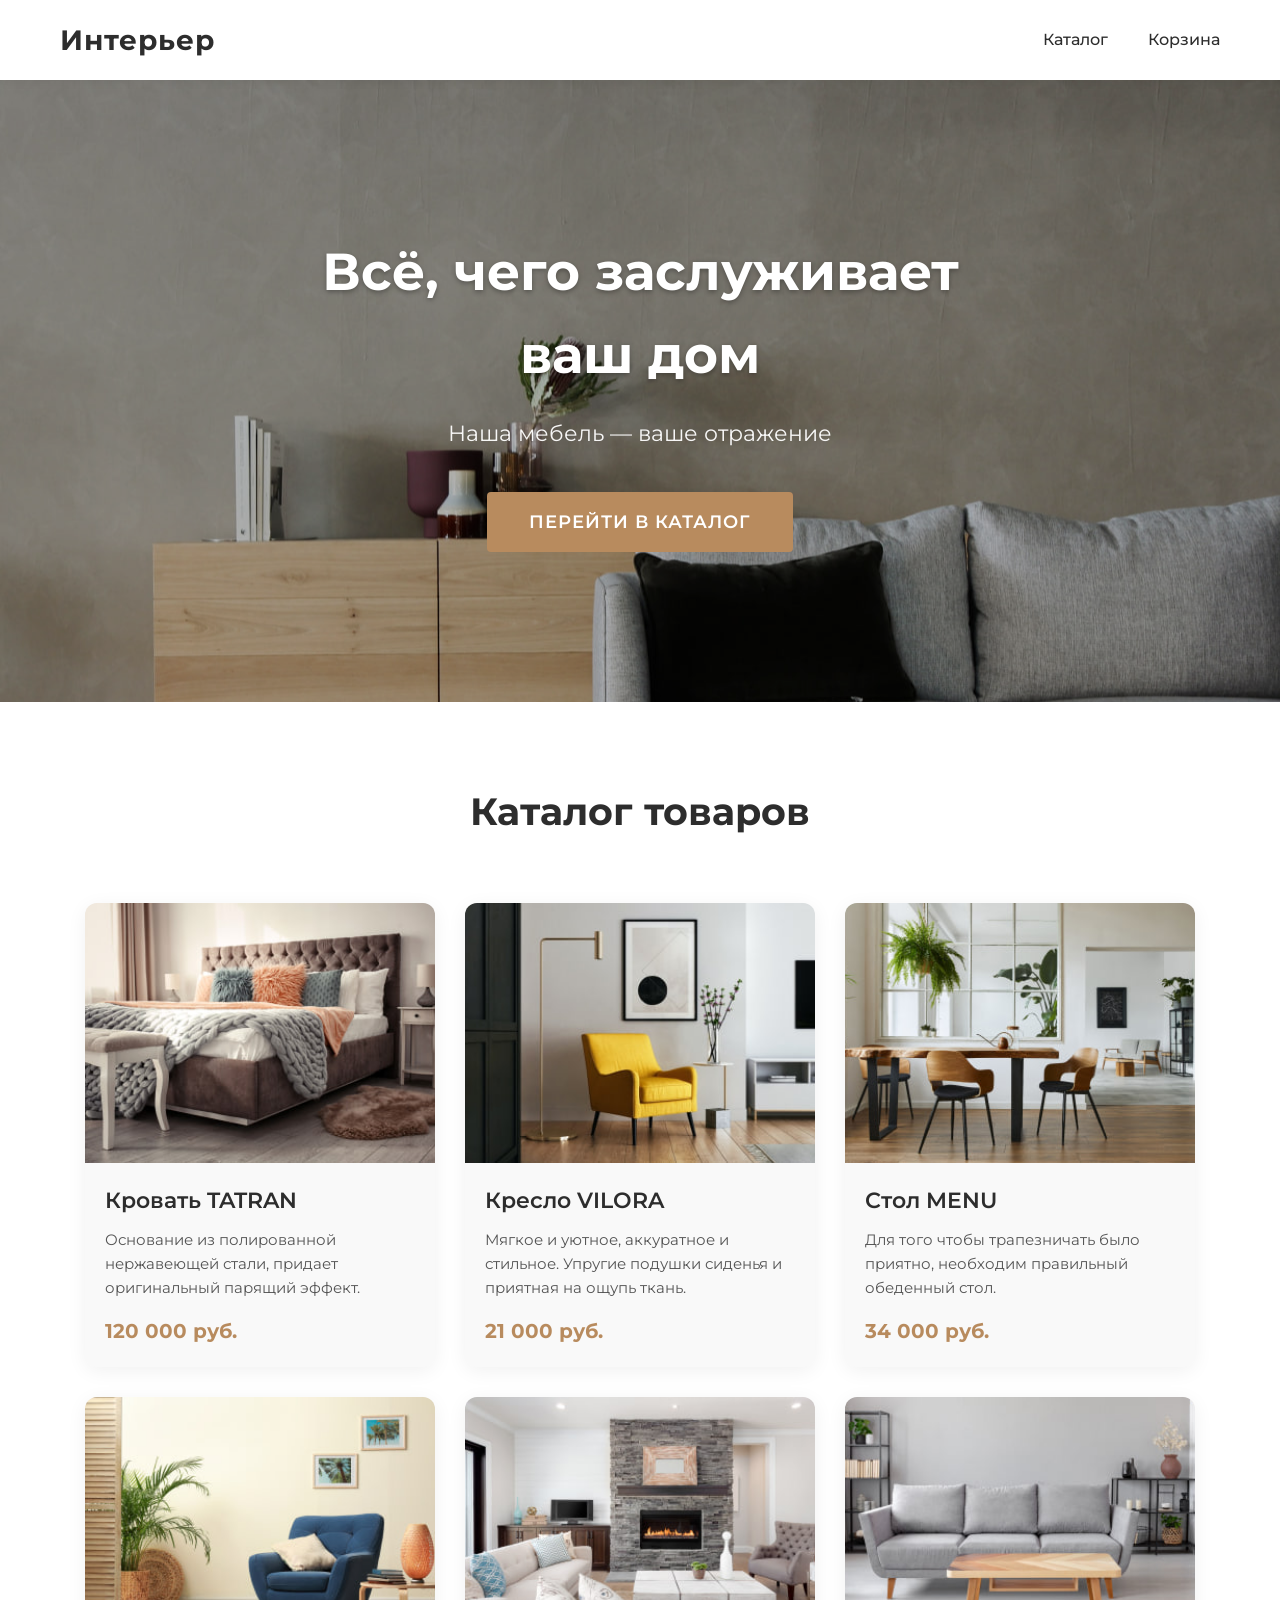
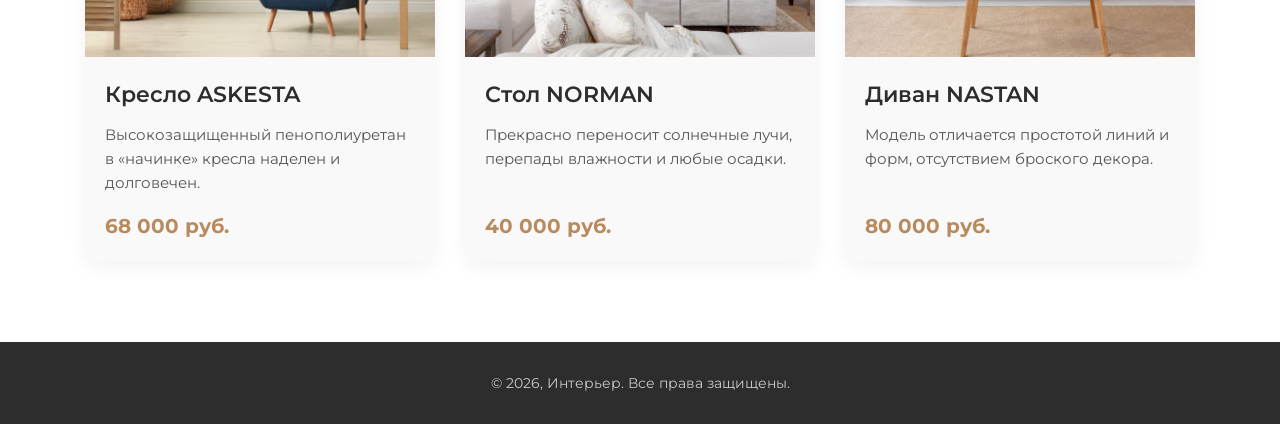
==== commit 5c7099b6: "Update index.html" ====
--- a/index.html
+++ b/index.html
@@ -15,7 +15,7 @@
     <header class="header">
         <div class="container header__container">
             <!-- Логотип (можно заменить на изображение) -->
-            <a href="/" class="logo">Интерьер.</a>
+            <a href="/" class="logo">Интерьер</a>
             <nav class="nav">
                 <ul class="nav__list">
                     <li class="nav__item"><a href="#catalog" class="nav__link">Каталог</a></li>
@@ -95,4 +95,6 @@
         </div>
     </footer>
 </body>
-</html>+
+</html>
+
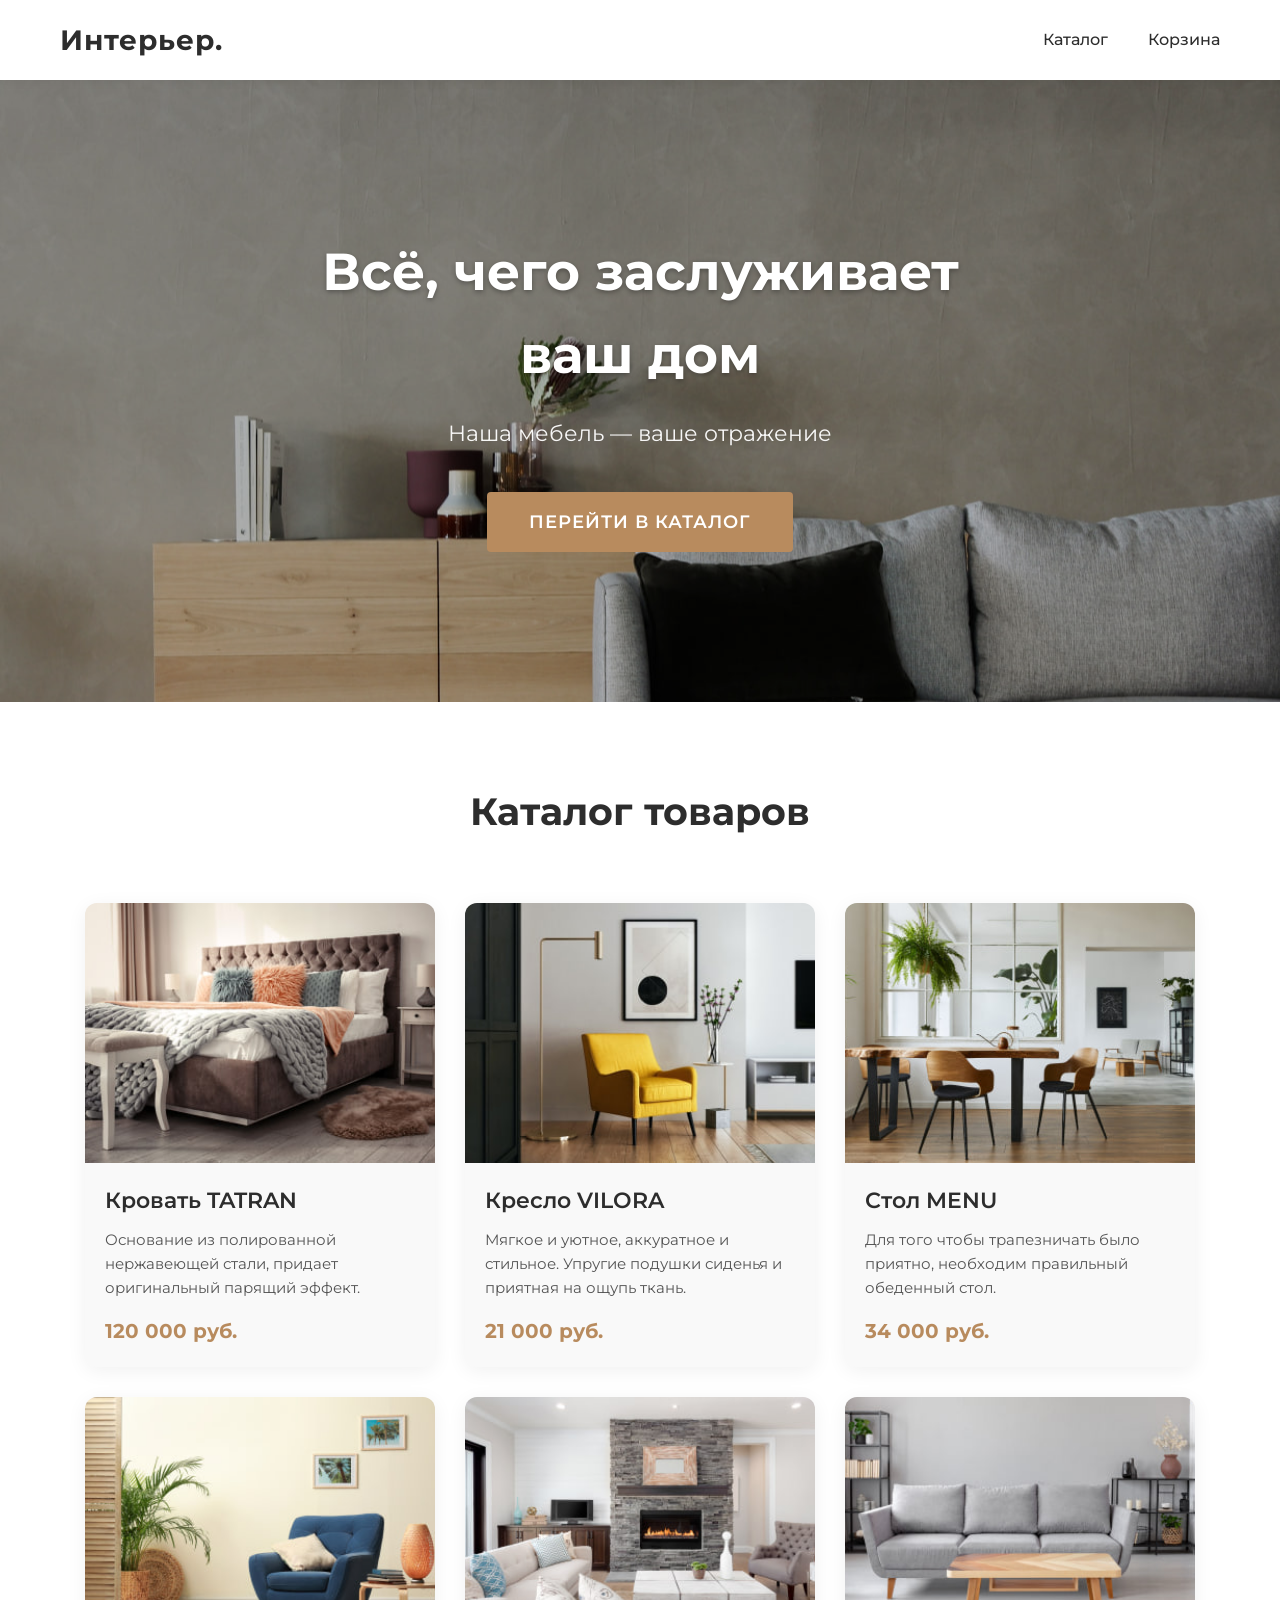
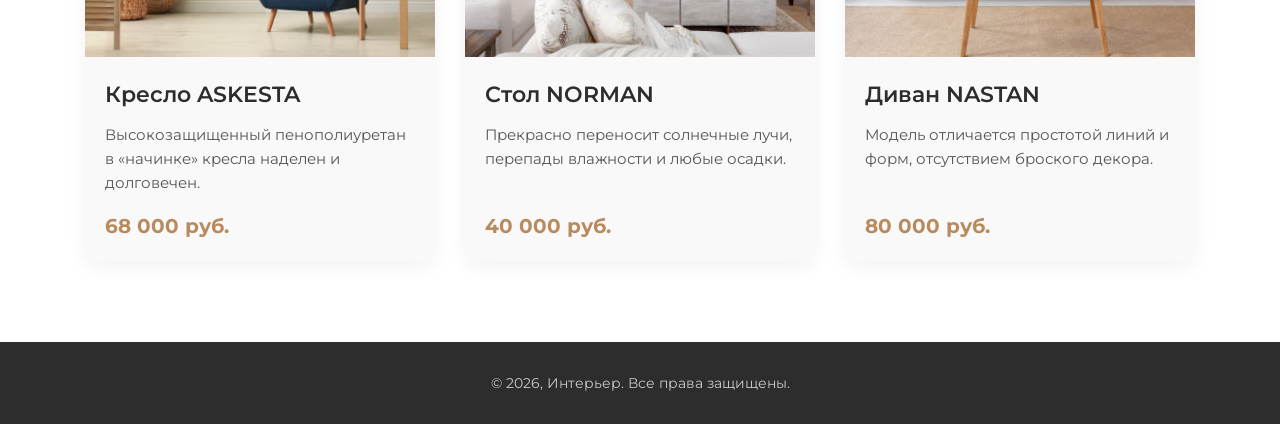
==== commit eac80746: "Update index.html" ====
--- a/index.html
+++ b/index.html
@@ -15,7 +15,7 @@
     <header class="header">
         <div class="container header__container">
             <!-- Логотип (можно заменить на изображение) -->
-            <a href="/" class="logo">Интерьер</a>
+            <a href="/" class="logo">Интерьер.</a>
             <nav class="nav">
                 <ul class="nav__list">
                     <li class="nav__item"><a href="#catalog" class="nav__link">Каталог</a></li>
